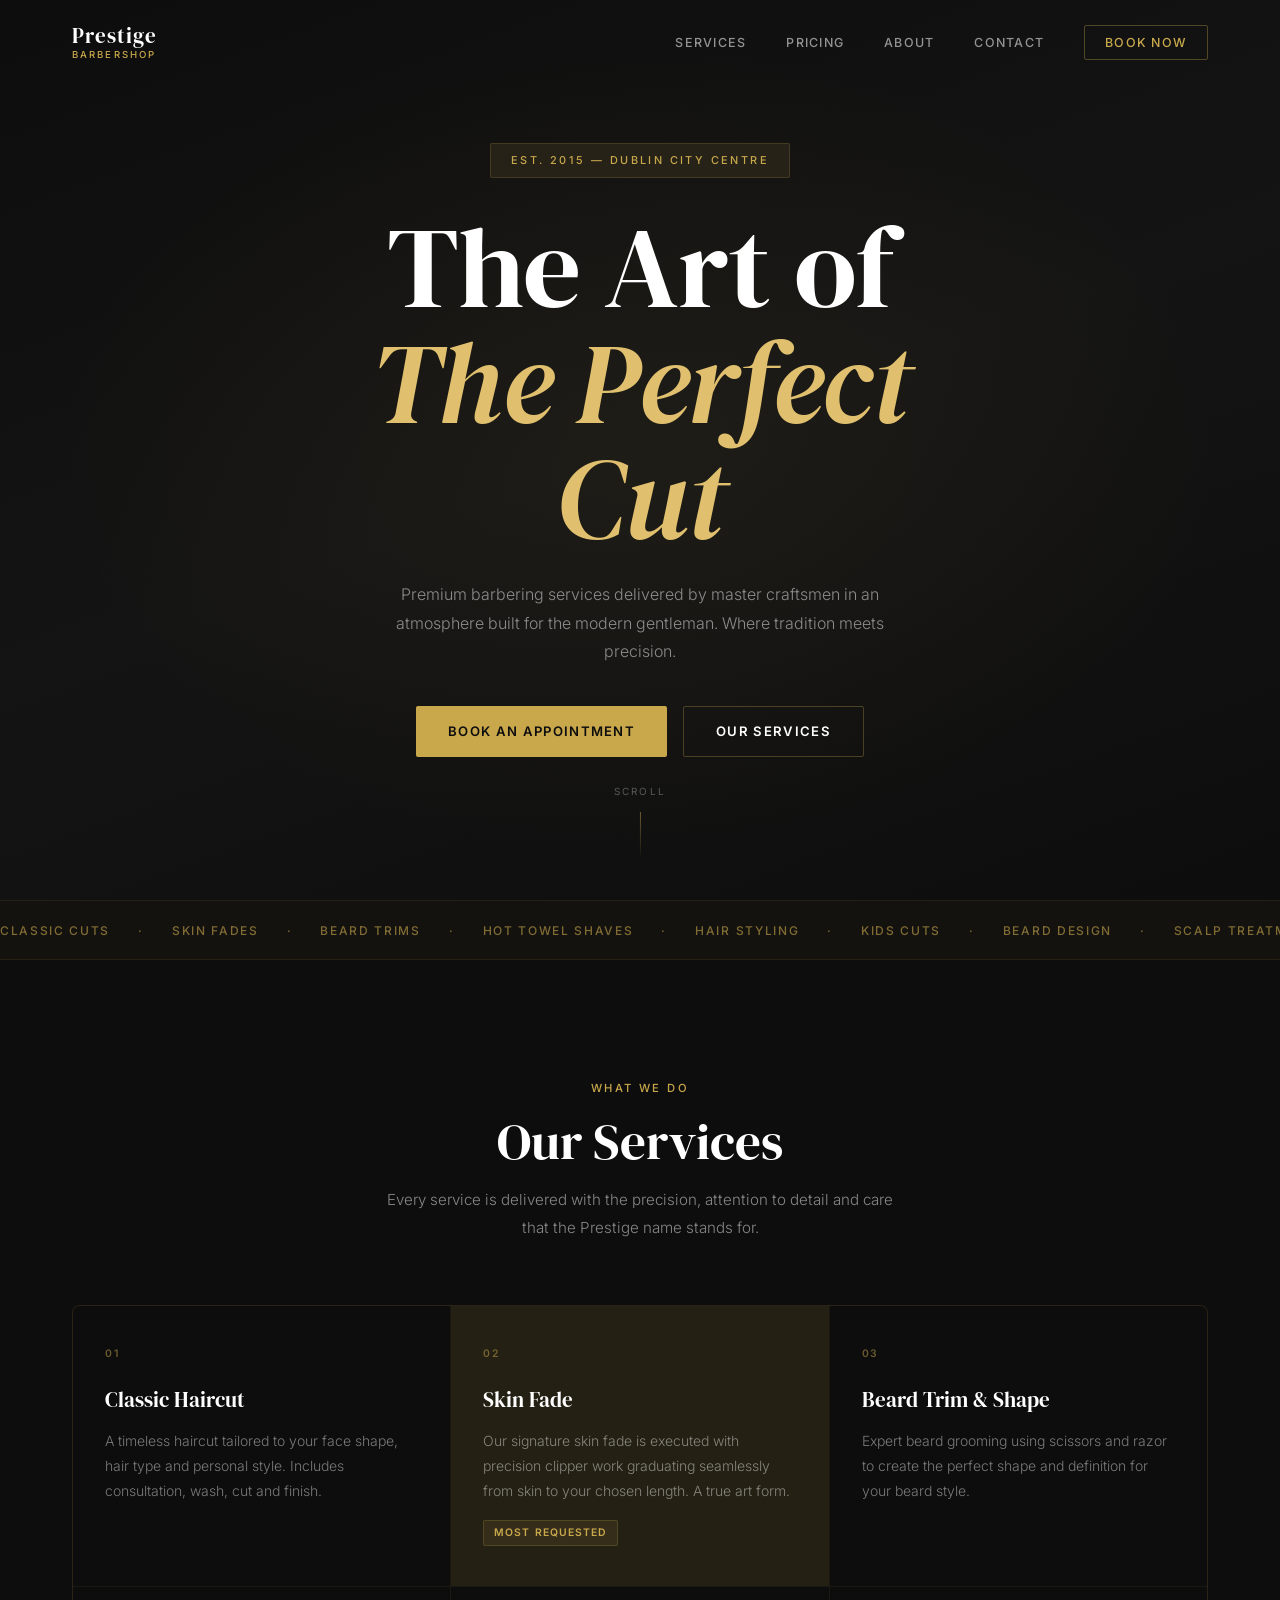
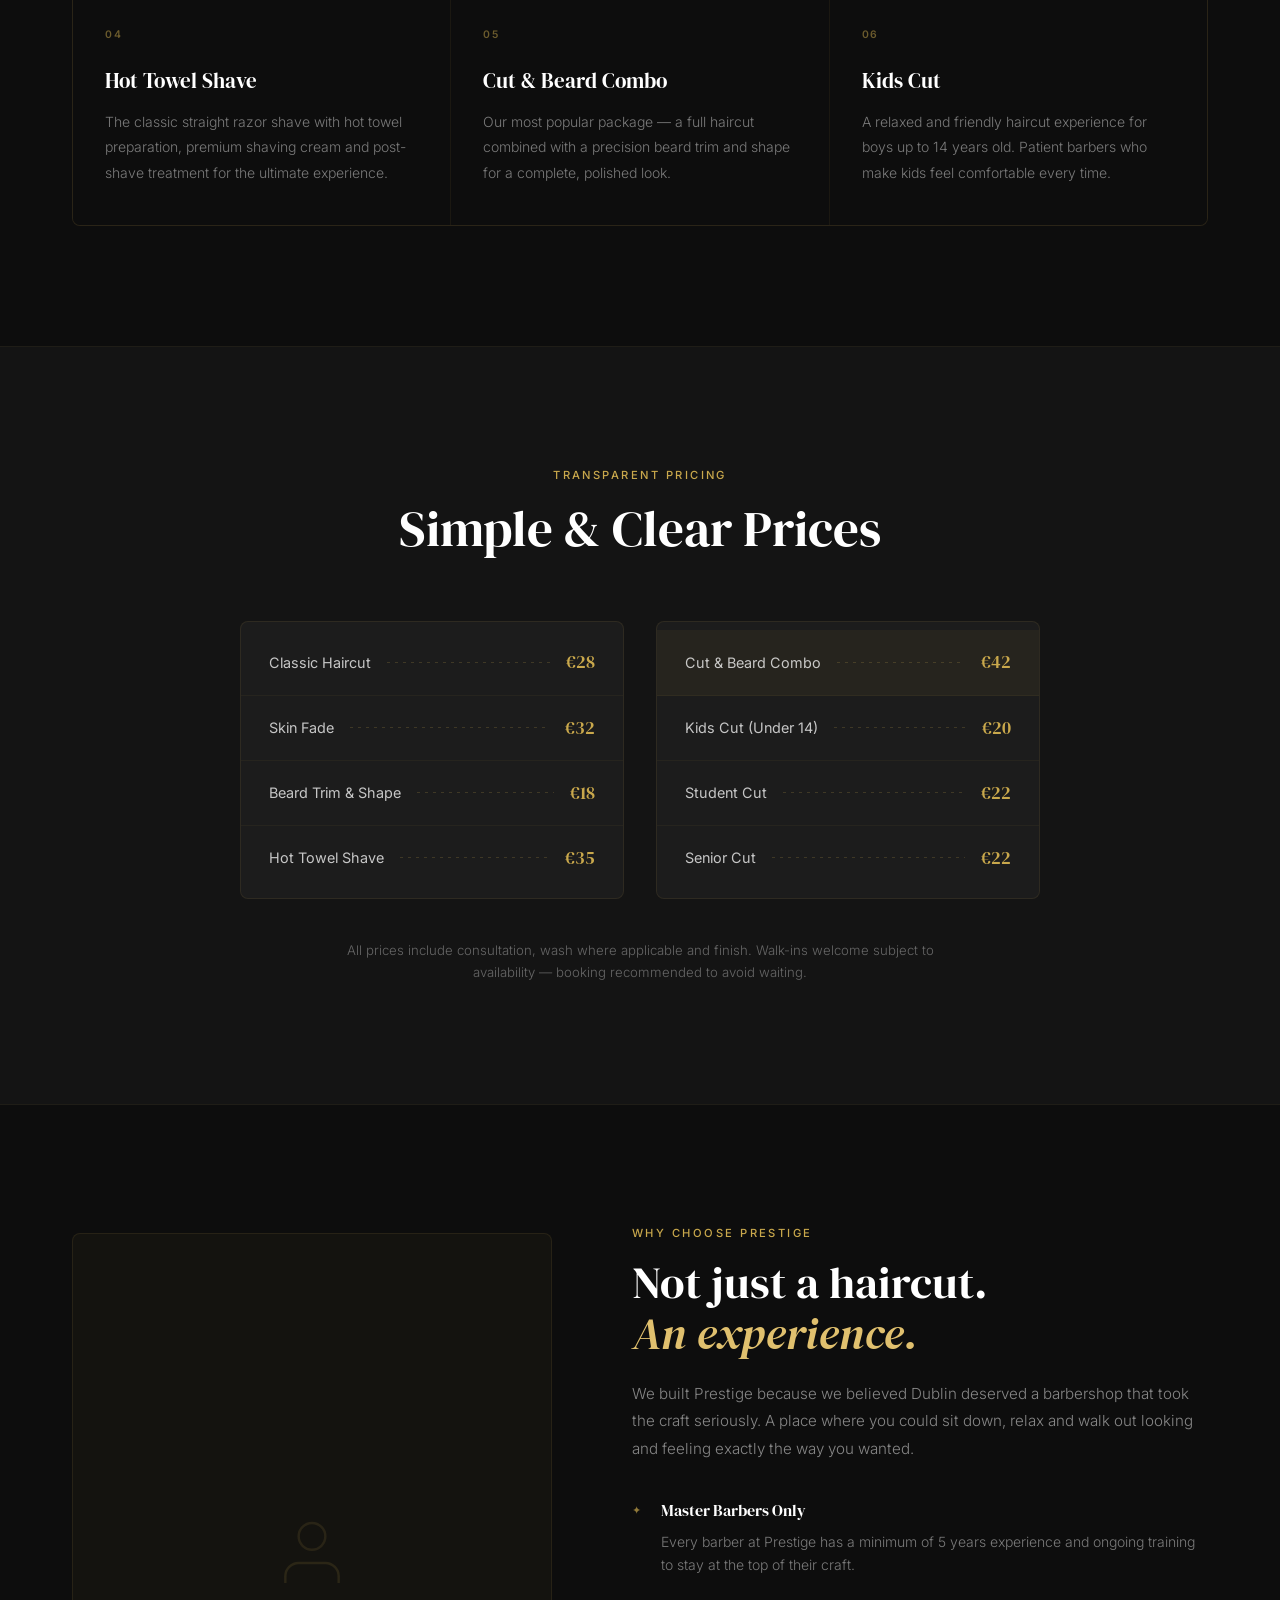
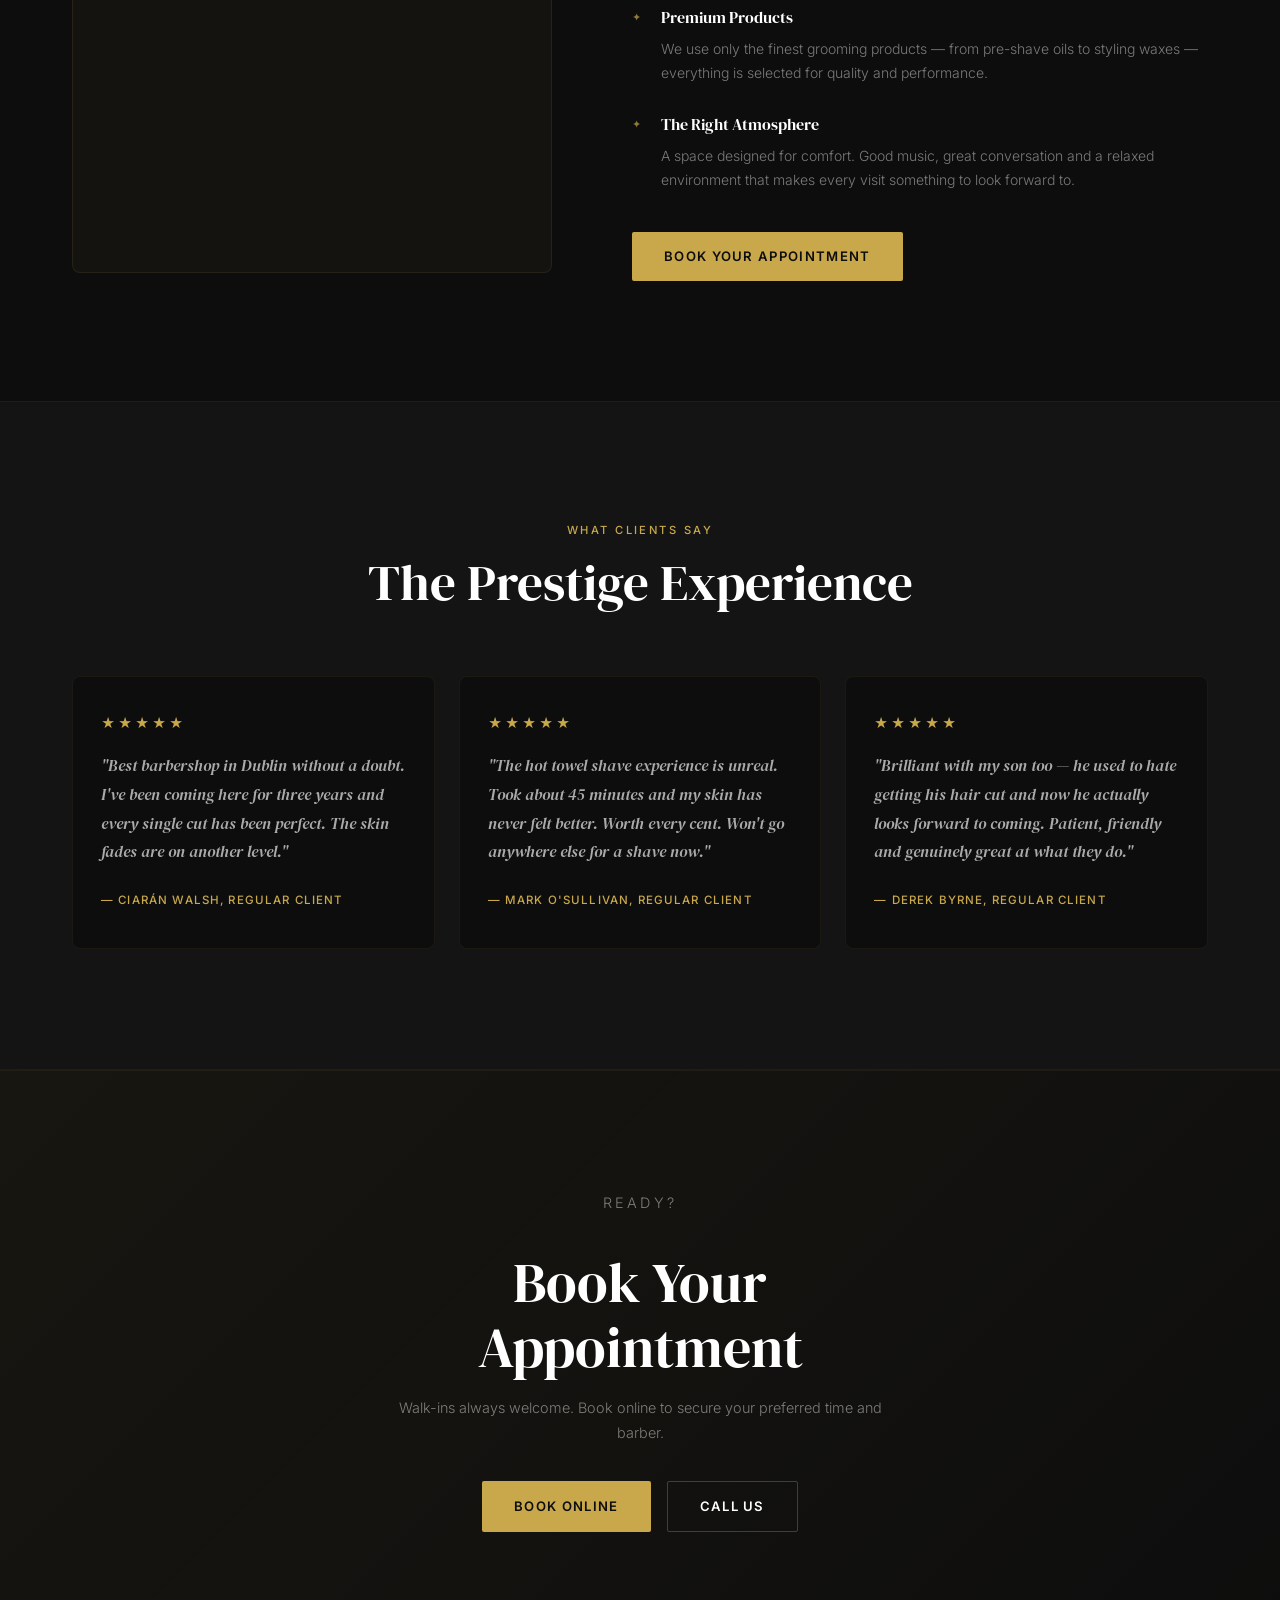
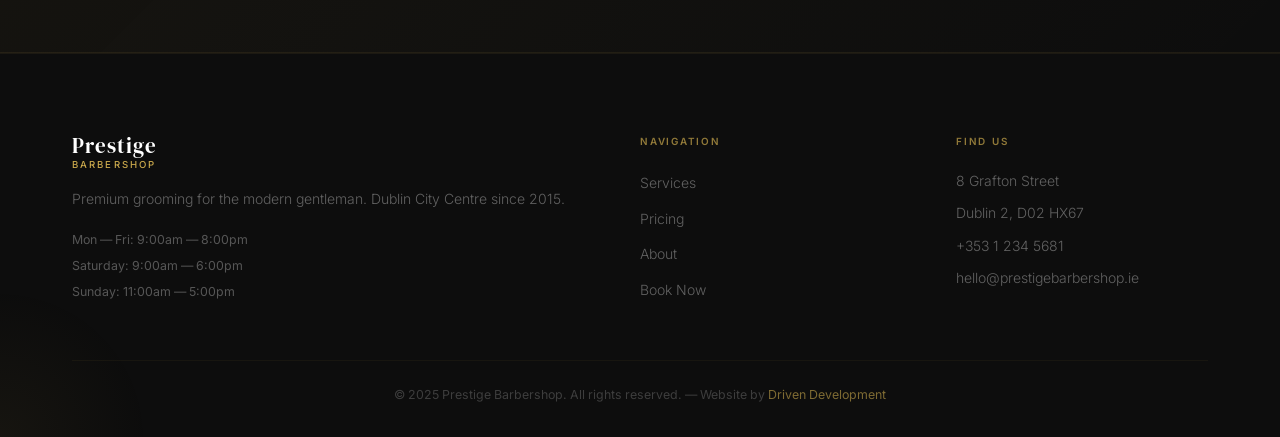
==== index.html @ c4a9b5ca "updated pages until nearly done" ====
<!DOCTYPE html>
<html lang="en">
<head>
  <meta charset="UTF-8" />
  <meta name="viewport" content="width=device-width, initial-scale=1.0" />
  <meta name="description" content="Prestige Barbershop — Premium grooming for the modern gentleman." />
  <title>Prestige Barbershop</title>
  <link rel="stylesheet" href="style.css" />
  <link rel="preconnect" href="https://fonts.googleapis.com" />
  <link rel="preconnect" href="https://fonts.gstatic.com" crossorigin />
  <link href="https://fonts.googleapis.com/css2?family=DM+Serif+Display:ital@0;1&family=Inter:wght@300;400;500;600;700&display=swap" rel="stylesheet" />
</head>
<body>

  <!-- NAVIGATION -->
  <nav class="nav" id="nav">
    <div class="nav__inner">
      <a href="index.html" class="nav__logo">
        <span class="logo__main">Prestige</span>
        <span class="logo__sub">Barbershop</span>
      </a>
      <ul class="nav__links" id="navLinks">
        <li><a href="#services">Services</a></li>
        <li><a href="#pricing">Pricing</a></li>
        <li><a href="pages/about.html">About</a></li>
        <li><a href="pages/contact.html">Contact</a></li>
        <li><a href="pages/contact.html" class="nav__cta">Book Now</a></li>
      </ul>
      <button class="nav__burger" id="burger" aria-label="Open menu">
        <span></span><span></span><span></span>
      </button>
    </div>
  </nav>

  <!-- HERO -->
  <section class="hero">
    <div class="hero__bg"></div>
    <div class="hero__overlay"></div>
    <div class="hero__content">
      <div class="hero__tag">Est. 2015 — Dublin City Centre</div>
      <h1 class="hero__heading">The Art of<br /><em>The Perfect Cut</em></h1>
      <p class="hero__sub">Premium barbering services delivered by master craftsmen in an atmosphere built for the modern gentleman. Where tradition meets precision.</p>
      <div class="hero__actions">
        <a href="pages/contact.html" class="btn btn--primary">Book an Appointment</a>
        <a href="#services" class="btn btn--ghost">Our Services</a>
      </div>
    </div>
    <div class="hero__scroll">
      <span>Scroll</span>
      <div class="hero__scroll-line"></div>
    </div>
  </section>

  <!-- MARQUEE -->
  <div class="marquee">
    <div class="marquee__track">
      <span>Classic Cuts</span>
      <span>·</span>
      <span>Skin Fades</span>
      <span>·</span>
      <span>Beard Trims</span>
      <span>·</span>
      <span>Hot Towel Shaves</span>
      <span>·</span>
      <span>Hair Styling</span>
      <span>·</span>
      <span>Kids Cuts</span>
      <span>·</span>
      <span>Beard Design</span>
      <span>·</span>
      <span>Scalp Treatments</span>
      <span>·</span>
      <span>Classic Cuts</span>
      <span>·</span>
      <span>Skin Fades</span>
      <span>·</span>
      <span>Beard Trims</span>
      <span>·</span>
      <span>Hot Towel Shaves</span>
      <span>·</span>
      <span>Hair Styling</span>
      <span>·</span>
      <span>Kids Cuts</span>
      <span>·</span>
      <span>Beard Design</span>
      <span>·</span>
      <span>Scalp Treatments</span>
      <span>·</span>
    </div>
  </div>

  <!-- SERVICES -->
  <section class="services section" id="services">
    <div class="container">
      <div class="section__header">
        <p class="section__label">What We Do</p>
        <h2 class="section__title">Our Services</h2>
        <p class="section__sub">Every service is delivered with the precision, attention to detail and care that the Prestige name stands for.</p>
      </div>
      <div class="services__grid">
        <div class="service__card">
          <div class="service__num">01</div>
          <h3>Classic Haircut</h3>
          <p>A timeless haircut tailored to your face shape, hair type and personal style. Includes consultation, wash, cut and finish.</p>
        </div>
        <div class="service__card service__card--featured">
          <div class="service__num">02</div>
          <h3>Skin Fade</h3>
          <p>Our signature skin fade is executed with precision clipper work graduating seamlessly from skin to your chosen length. A true art form.</p>
          <span class="service__popular">Most Requested</span>
        </div>
        <div class="service__card">
          <div class="service__num">03</div>
          <h3>Beard Trim & Shape</h3>
          <p>Expert beard grooming using scissors and razor to create the perfect shape and definition for your beard style.</p>
        </div>
        <div class="service__card">
          <div class="service__num">04</div>
          <h3>Hot Towel Shave</h3>
          <p>The classic straight razor shave with hot towel preparation, premium shaving cream and post-shave treatment for the ultimate experience.</p>
        </div>
        <div class="service__card">
          <div class="service__num">05</div>
          <h3>Cut & Beard Combo</h3>
          <p>Our most popular package — a full haircut combined with a precision beard trim and shape for a complete, polished look.</p>
        </div>
        <div class="service__card">
          <div class="service__num">06</div>
          <h3>Kids Cut</h3>
          <p>A relaxed and friendly haircut experience for boys up to 14 years old. Patient barbers who make kids feel comfortable every time.</p>
        </div>
      </div>
    </div>
  </section>

  <!-- PRICING -->
  <section class="pricing section" id="pricing">
    <div class="container">
      <div class="section__header">
        <p class="section__label">Transparent Pricing</p>
        <h2 class="section__title">Simple & Clear Prices</h2>
      </div>
      <div class="pricing__grid">
        <div class="pricing__card">
          <div class="pricing__item">
            <span class="pricing__name">Classic Haircut</span>
            <span class="pricing__dots"></span>
            <span class="pricing__price">€28</span>
          </div>
          <div class="pricing__item">
            <span class="pricing__name">Skin Fade</span>
            <span class="pricing__dots"></span>
            <span class="pricing__price">€32</span>
          </div>
          <div class="pricing__item">
            <span class="pricing__name">Beard Trim & Shape</span>
            <span class="pricing__dots"></span>
            <span class="pricing__price">€18</span>
          </div>
          <div class="pricing__item">
            <span class="pricing__name">Hot Towel Shave</span>
            <span class="pricing__dots"></span>
            <span class="pricing__price">€35</span>
          </div>
        </div>
        <div class="pricing__card">
          <div class="pricing__item pricing__item--featured">
            <span class="pricing__name">Cut & Beard Combo</span>
            <span class="pricing__dots"></span>
            <span class="pricing__price">€42</span>
          </div>
          <div class="pricing__item">
            <span class="pricing__name">Kids Cut (Under 14)</span>
            <span class="pricing__dots"></span>
            <span class="pricing__price">€20</span>
          </div>
          <div class="pricing__item">
            <span class="pricing__name">Student Cut</span>
            <span class="pricing__dots"></span>
            <span class="pricing__price">€22</span>
          </div>
          <div class="pricing__item">
            <span class="pricing__name">Senior Cut</span>
            <span class="pricing__dots"></span>
            <span class="pricing__price">€22</span>
          </div>
        </div>
      </div>
      <div class="pricing__note">
        <p>All prices include consultation, wash where applicable and finish. Walk-ins welcome subject to availability — booking recommended to avoid waiting.</p>
      </div>
    </div>
  </section>

  <!-- WHY PRESTIGE -->
  <section class="why section">
    <div class="container">
      <div class="why__inner">
        <div class="why__left">
          <div class="why__img-placeholder">
            <svg viewBox="0 0 24 24" fill="none" stroke="currentColor" stroke-width="0.75"><path d="M20 21v-2a4 4 0 0 0-4-4H8a4 4 0 0 0-4 4v2"/><circle cx="12" cy="7" r="4"/></svg>
          </div>
        </div>
        <div class="why__right">
          <p class="section__label">Why Choose Prestige</p>
          <h2 class="why__title">Not just a haircut.<br /><em>An experience.</em></h2>
          <p class="why__body">We built Prestige because we believed Dublin deserved a barbershop that took the craft seriously. A place where you could sit down, relax and walk out looking and feeling exactly the way you wanted.</p>
          <div class="why__items">
            <div class="why__item">
              <div class="why__item-icon">✦</div>
              <div>
                <h4>Master Barbers Only</h4>
                <p>Every barber at Prestige has a minimum of 5 years experience and ongoing training to stay at the top of their craft.</p>
              </div>
            </div>
            <div class="why__item">
              <div class="why__item-icon">✦</div>
              <div>
                <h4>Premium Products</h4>
                <p>We use only the finest grooming products — from pre-shave oils to styling waxes — everything is selected for quality and performance.</p>
              </div>
            </div>
            <div class="why__item">
              <div class="why__item-icon">✦</div>
              <div>
                <h4>The Right Atmosphere</h4>
                <p>A space designed for comfort. Good music, great conversation and a relaxed environment that makes every visit something to look forward to.</p>
              </div>
            </div>
          </div>
          <a href="pages/contact.html" class="btn btn--primary">Book Your Appointment</a>
        </div>
      </div>
    </div>
  </section>

  <!-- TESTIMONIALS -->
  <section class="testimonials section">
    <div class="container">
      <div class="section__header">
        <p class="section__label">What Clients Say</p>
        <h2 class="section__title">The Prestige Experience</h2>
      </div>
      <div class="testimonials__grid">
        <div class="testimonial__card">
          <div class="testimonial__stars">★★★★★</div>
          <p>"Best barbershop in Dublin without a doubt. I've been coming here for three years and every single cut has been perfect. The skin fades are on another level."</p>
          <strong>— Ciarán Walsh, Regular Client</strong>
        </div>
        <div class="testimonial__card">
          <div class="testimonial__stars">★★★★★</div>
          <p>"The hot towel shave experience is unreal. Took about 45 minutes and my skin has never felt better. Worth every cent. Won't go anywhere else for a shave now."</p>
          <strong>— Mark O'Sullivan, Regular Client</strong>
        </div>
        <div class="testimonial__card">
          <div class="testimonial__stars">★★★★★</div>
          <p>"Brilliant with my son too — he used to hate getting his hair cut and now he actually looks forward to coming. Patient, friendly and genuinely great at what they do."</p>
          <strong>— Derek Byrne, Regular Client</strong>
        </div>
      </div>
    </div>
  </section>

  <!-- CTA -->
  <section class="cta-banner">
    <div class="container">
      <div class="cta-banner__inner">
        <p class="section__label">Ready?</p>
        <h2>Book Your Appointment</h2>
        <p>Walk-ins always welcome. Book online to secure your preferred time and barber.</p>
        <div class="cta-banner__actions">
          <a href="pages/contact.html" class="btn btn--primary">Book Online</a>
          <a href="tel:+35312345681" class="btn btn--ghost">Call Us</a>
        </div>
      </div>
    </div>
  </section>

  <!-- FOOTER -->
  <footer class="footer">
    <div class="container">
      <div class="footer__inner">
        <div class="footer__brand">
          <a href="index.html" class="nav__logo">
            <span class="logo__main">Prestige</span>
            <span class="logo__sub">Barbershop</span>
          </a>
          <p>Premium grooming for the modern gentleman. Dublin City Centre since 2015.</p>
          <div class="footer__hours">
            <span>Mon — Fri: 9:00am — 8:00pm</span>
            <span>Saturday: 9:00am — 6:00pm</span>
            <span>Sunday: 11:00am — 5:00pm</span>
          </div>
        </div>
        <div class="footer__links">
          <h4>Navigation</h4>
          <ul>
            <li><a href="#services">Services</a></li>
            <li><a href="#pricing">Pricing</a></li>
            <li><a href="pages/about.html">About</a></li>
            <li><a href="pages/contact.html">Book Now</a></li>
          </ul>
        </div>
        <div class="footer__contact">
          <h4>Find Us</h4>
          <ul>
            <li>8 Grafton Street</li>
            <li>Dublin 2, D02 HX67</li>
            <li><a href="tel:+35312345681">+353 1 234 5681</a></li>
            <li><a href="mailto:hello@prestigebarbershop.ie">hello@prestigebarbershop.ie</a></li>
          </ul>
        </div>
      </div>
      <div class="footer__bottom">
        <p>© 2025 Prestige Barbershop. All rights reserved. — Website by <a href="https://cbyrne290-hub.github.io/driven-development" target="_blank">Driven Development</a></p>
      </div>
    </div>
  </footer>

  <script src="script.js"></script>
</body>
</html>
---- style.css ----
/* ============================================
   PRESTIGE BARBERSHOP — STYLESHEET
   ============================================ */

/* --- RESET & BASE --- */
*, *::before, *::after {
  margin: 0;
  padding: 0;
  box-sizing: border-box;
}

:root {
  --black: #0D0D0D;
  --dark: #141414;
  --dark-mid: #1C1C1C;
  --dark-light: #242424;
  --gold: #C9A84C;
  --gold-light: #E0C06E;
  --gold-dim: rgba(201, 168, 76, 0.1);
  --white: #FFFFFF;
  --off-white: #F5F3EF;
  --grey: #888888;
  --grey-light: #AAAAAA;
  --font-display: 'DM Serif Display', serif;
  --font-main: 'Inter', sans-serif;
  --transition: 0.3s ease;
  --radius: 8px;
  --radius-lg: 16px;
}

html {
  scroll-behavior: smooth;
  font-size: 16px;
}

body {
  font-family: var(--font-main);
  background-color: var(--black);
  color: var(--white);
  overflow-x: hidden;
  line-height: 1.6;
}

a {
  text-decoration: none;
  color: inherit;
}

ul {
  list-style: none;
}

img {
  max-width: 100%;
  display: block;
}

/* --- UTILITY --- */
.container {
  max-width: 1200px;
  margin: 0 auto;
  padding: 0 2rem;
}

.section {
  padding: 120px 0;
}

.section__header {
  text-align: center;
  margin-bottom: 64px;
}

.section__label {
  font-size: 0.7rem;
  font-weight: 500;
  letter-spacing: 0.22em;
  text-transform: uppercase;
  color: var(--gold);
  margin-bottom: 14px;
  display: block;
}

.section__title {
  font-family: var(--font-display);
  font-size: clamp(2rem, 4vw, 3.2rem);
  font-weight: 400;
  color: var(--white);
  line-height: 1.15;
}

.section__sub {
  font-size: 0.95rem;
  color: rgba(255, 255, 255, 0.5);
  max-width: 520px;
  margin: 16px auto 0;
  line-height: 1.8;
  font-weight: 300;
}

/* --- BUTTONS --- */
.btn {
  display: inline-flex;
  align-items: center;
  gap: 8px;
  padding: 14px 32px;
  border-radius: 2px;
  font-family: var(--font-main);
  font-size: 0.82rem;
  font-weight: 600;
  letter-spacing: 0.1em;
  text-transform: uppercase;
  cursor: pointer;
  transition: all var(--transition);
  border: none;
  white-space: nowrap;
}

.btn--primary {
  background: var(--gold);
  color: var(--black);
}

.btn--primary:hover {
  background: var(--gold-light);
  transform: translateY(-2px);
}

.btn--ghost {
  background: transparent;
  color: var(--white);
  border: 1px solid rgba(201, 168, 76, 0.3);
}

.btn--ghost:hover {
  border-color: var(--gold);
  color: var(--gold);
  transform: translateY(-2px);
}

.btn--full {
  width: 100%;
  justify-content: center;
}

/* ============================================
   NAVIGATION
   ============================================ */
.nav {
  position: fixed;
  top: 0;
  left: 0;
  right: 0;
  z-index: 1000;
  padding: 24px 0;
  transition: all var(--transition);
}

.nav.scrolled {
  background: rgba(13, 13, 13, 0.96);
  backdrop-filter: blur(20px);
  border-bottom: 1px solid rgba(201, 168, 76, 0.08);
  padding: 16px 0;
}

.nav__inner {
  max-width: 1200px;
  margin: 0 auto;
  padding: 0 2rem;
  display: flex;
  align-items: center;
  justify-content: space-between;
}

.nav__logo {
  display: flex;
  flex-direction: column;
  line-height: 1.2;
}

.logo__main {
  font-family: var(--font-display);
  font-size: 1.3rem;
  font-weight: 400;
  color: var(--white);
  letter-spacing: 0.05em;
}

.logo__sub {
  font-size: 0.6rem;
  font-weight: 500;
  letter-spacing: 0.22em;
  text-transform: uppercase;
  color: var(--gold);
}

.nav__links {
  display: flex;
  align-items: center;
  gap: 40px;
}

.nav__links a {
  font-size: 0.78rem;
  font-weight: 500;
  letter-spacing: 0.1em;
  text-transform: uppercase;
  color: rgba(255, 255, 255, 0.55);
  transition: color var(--transition);
}

.nav__links a:hover {
  color: var(--white);
}

.nav__cta {
  background: transparent !important;
  color: var(--gold) !important;
  border: 1px solid rgba(201, 168, 76, 0.35) !important;
  padding: 9px 20px !important;
  border-radius: 2px !important;
}

.nav__cta:hover {
  background: var(--gold) !important;
  color: var(--black) !important;
}

.nav__burger {
  display: none;
  flex-direction: column;
  gap: 5px;
  background: none;
  border: none;
  cursor: pointer;
  padding: 4px;
}

.nav__burger span {
  display: block;
  width: 24px;
  height: 1.5px;
  background: var(--white);
  transition: all var(--transition);
}

/* ============================================
   HERO
   ============================================ */
.hero {
  min-height: 100vh;
  position: relative;
  display: flex;
  align-items: center;
  justify-content: center;
  text-align: center;
  overflow: hidden;
}

.hero__bg {
  position: absolute;
  inset: 0;
  background: linear-gradient(160deg, #0D0D0D 0%, #141414 50%, #0D0D0D 100%);
}

.hero__overlay {
  position: absolute;
  inset: 0;
  background: radial-gradient(ellipse at center, rgba(201, 168, 76, 0.06) 0%, transparent 65%);
}

.hero__content {
  position: relative;
  z-index: 2;
  max-width: 760px;
  padding: 0 2rem;
}

.hero__tag {
  display: inline-block;
  font-size: 0.68rem;
  font-weight: 500;
  letter-spacing: 0.22em;
  text-transform: uppercase;
  color: var(--gold);
  background: var(--gold-dim);
  border: 1px solid rgba(201, 168, 76, 0.18);
  padding: 8px 20px;
  border-radius: 2px;
  margin-bottom: 32px;
}

.hero__heading {
  font-family: var(--font-display);
  font-size: clamp(4rem, 9vw, 8rem);
  font-weight: 400;
  line-height: 1.0;
  color: var(--white);
  margin-bottom: 24px;
  letter-spacing: -0.01em;
}

.hero__heading em {
  font-style: italic;
  color: var(--gold-light);
}

.hero__sub {
  font-size: 1rem;
  color: rgba(255, 255, 255, 0.5);
  max-width: 500px;
  margin: 0 auto 40px;
  line-height: 1.8;
  font-weight: 300;
}

.hero__actions {
  display: flex;
  gap: 16px;
  justify-content: center;
  flex-wrap: wrap;
}

.hero__scroll {
  position: absolute;
  bottom: 40px;
  left: 50%;
  transform: translateX(-50%);
  display: flex;
  flex-direction: column;
  align-items: center;
  gap: 12px;
  z-index: 2;
}

.hero__scroll span {
  font-size: 0.62rem;
  letter-spacing: 0.22em;
  text-transform: uppercase;
  color: rgba(255, 255, 255, 0.3);
}

.hero__scroll-line {
  width: 1px;
  height: 48px;
  background: linear-gradient(to bottom, rgba(201, 168, 76, 0.5), transparent);
  animation: scrollLine 2s ease-in-out infinite;
}

@keyframes scrollLine {
  0% { transform: scaleY(0); transform-origin: top; }
  50% { transform: scaleY(1); transform-origin: top; }
  51% { transform: scaleY(1); transform-origin: bottom; }
  100% { transform: scaleY(0); transform-origin: bottom; }
}

/* ============================================
   MARQUEE
   ============================================ */
.marquee {
  border-top: 1px solid rgba(201, 168, 76, 0.1);
  border-bottom: 1px solid rgba(201, 168, 76, 0.1);
  padding: 16px 0;
  overflow: hidden;
  white-space: nowrap;
  background: rgba(201, 168, 76, 0.03);
}

.marquee__track {
  display: inline-flex;
  gap: 28px;
  animation: marquee 30s linear infinite;
}

.marquee__track span {
  font-size: 0.75rem;
  font-weight: 500;
  letter-spacing: 0.14em;
  text-transform: uppercase;
  color: rgba(201, 168, 76, 0.6);
}

@keyframes marquee {
  from { transform: translateX(0); }
  to { transform: translateX(-50%); }
}

/* ============================================
   SERVICES
   ============================================ */
.services__grid {
  display: grid;
  grid-template-columns: repeat(3, 1fr);
  gap: 1px;
  background: rgba(201, 168, 76, 0.08);
  border: 1px solid rgba(201, 168, 76, 0.08);
  border-radius: var(--radius);
  overflow: hidden;
}

.service__card {
  background: var(--black);
  padding: 40px 32px;
  position: relative;
  transition: background var(--transition);
}

.service__card:hover {
  background: rgba(201, 168, 76, 0.04);
}

.service__card--featured {
  background: rgba(201, 168, 76, 0.05);
}

.service__num {
  font-size: 0.65rem;
  font-weight: 600;
  letter-spacing: 0.15em;
  color: var(--gold);
  opacity: 0.5;
  margin-bottom: 20px;
}

.service__card h3 {
  font-family: var(--font-display);
  font-size: 1.3rem;
  font-weight: 400;
  color: var(--white);
  margin-bottom: 12px;
}

.service__card p {
  font-size: 0.875rem;
  color: rgba(255, 255, 255, 0.45);
  line-height: 1.8;
  font-weight: 300;
}

.service__popular {
  display: inline-block;
  font-size: 0.65rem;
  font-weight: 600;
  letter-spacing: 0.1em;
  text-transform: uppercase;
  color: var(--gold);
  background: var(--gold-dim);
  border: 1px solid rgba(201, 168, 76, 0.2);
  padding: 4px 10px;
  border-radius: 2px;
  margin-top: 16px;
}

/* ============================================
   PRICING
   ============================================ */
.pricing {
  background: var(--dark);
  border-top: 1px solid rgba(201, 168, 76, 0.06);
  border-bottom: 1px solid rgba(201, 168, 76, 0.06);
}

.pricing__grid {
  display: grid;
  grid-template-columns: repeat(2, 1fr);
  gap: 32px;
  max-width: 800px;
  margin: 0 auto;
}

.pricing__card {
  background: var(--dark-mid);
  border: 1px solid rgba(201, 168, 76, 0.1);
  border-radius: var(--radius);
  padding: 8px 0;
  overflow: hidden;
}

.pricing__item {
  display: flex;
  align-items: center;
  padding: 18px 28px;
  border-bottom: 1px solid rgba(201, 168, 76, 0.06);
  transition: background var(--transition);
}

.pricing__item:last-child {
  border-bottom: none;
}

.pricing__item:hover {
  background: rgba(201, 168, 76, 0.04);
}

.pricing__item--featured {
  background: rgba(201, 168, 76, 0.06);
}

.pricing__name {
  font-size: 0.9rem;
  color: rgba(255, 255, 255, 0.75);
  font-weight: 400;
  flex-shrink: 0;
}

.pricing__dots {
  flex: 1;
  height: 1px;
  background: repeating-linear-gradient(
    to right,
    rgba(201, 168, 76, 0.2) 0px,
    rgba(201, 168, 76, 0.2) 3px,
    transparent 3px,
    transparent 8px
  );
  margin: 0 16px;
}

.pricing__price {
  font-family: var(--font-display);
  font-size: 1.1rem;
  color: var(--gold);
  flex-shrink: 0;
}

.pricing__note {
  text-align: center;
  margin-top: 40px;
  max-width: 600px;
  margin-left: auto;
  margin-right: auto;
}

.pricing__note p {
  font-size: 0.825rem;
  color: rgba(255, 255, 255, 0.35);
  line-height: 1.7;
  font-weight: 300;
}

/* ============================================
   WHY PRESTIGE
   ============================================ */
.why__inner {
  display: grid;
  grid-template-columns: 1fr 1.2fr;
  gap: 80px;
  align-items: center;
}

.why__img-placeholder {
  aspect-ratio: 3/4;
  background: rgba(201, 168, 76, 0.04);
  border: 1px solid rgba(201, 168, 76, 0.1);
  border-radius: var(--radius);
  display: flex;
  align-items: center;
  justify-content: center;
}

.why__img-placeholder svg {
  width: 80px;
  height: 80px;
  color: rgba(201, 168, 76, 0.12);
}

.why__title {
  font-family: var(--font-display);
  font-size: clamp(2rem, 3.5vw, 3rem);
  font-weight: 400;
  color: var(--white);
  margin: 12px 0 20px;
  line-height: 1.15;
}

.why__title em {
  font-style: italic;
  color: var(--gold-light);
}

.why__body {
  font-size: 0.95rem;
  color: rgba(255, 255, 255, 0.5);
  line-height: 1.8;
  margin-bottom: 36px;
  font-weight: 300;
}

.why__items {
  display: flex;
  flex-direction: column;
  gap: 28px;
  margin-bottom: 40px;
}

.why__item {
  display: flex;
  gap: 20px;
  align-items: flex-start;
}

.why__item-icon {
  color: var(--gold);
  font-size: 0.7rem;
  padding-top: 4px;
  flex-shrink: 0;
  opacity: 0.7;
}

.why__item h4 {
  font-family: var(--font-display);
  font-size: 1rem;
  font-weight: 400;
  color: var(--white);
  margin-bottom: 6px;
}

.why__item p {
  font-size: 0.875rem;
  color: rgba(255, 255, 255, 0.45);
  line-height: 1.7;
  font-weight: 300;
}

/* ============================================
   TESTIMONIALS
   ============================================ */
.testimonials {
  background: var(--dark);
  border-top: 1px solid rgba(201, 168, 76, 0.06);
  border-bottom: 1px solid rgba(201, 168, 76, 0.06);
}

.testimonials__grid {
  display: grid;
  grid-template-columns: repeat(3, 1fr);
  gap: 24px;
}

.testimonial__card {
  background: var(--black);
  border: 1px solid rgba(201, 168, 76, 0.08);
  border-radius: var(--radius);
  padding: 36px 28px;
  transition: all var(--transition);
}

.testimonial__card:hover {
  border-color: rgba(201, 168, 76, 0.2);
  transform: translateY(-4px);
}

.testimonial__stars {
  color: var(--gold);
  font-size: 0.85rem;
  letter-spacing: 3px;
  margin-bottom: 16px;
}

.testimonial__card p {
  font-family: var(--font-display);
  font-size: 1rem;
  color: rgba(255, 255, 255, 0.65);
  line-height: 1.8;
  font-style: italic;
  margin-bottom: 20px;
}

.testimonial__card strong {
  font-size: 0.72rem;
  color: var(--gold);
  letter-spacing: 0.1em;
  text-transform: uppercase;
  font-weight: 500;
}

/* ============================================
   CTA BANNER
   ============================================ */
.cta-banner {
  padding: 120px 0;
  text-align: center;
  background: linear-gradient(135deg, rgba(201, 168, 76, 0.06) 0%, rgba(13, 13, 13, 0) 100%);
  border-top: 1px solid rgba(201, 168, 76, 0.08);
  border-bottom: 1px solid rgba(201, 168, 76, 0.08);
}

.cta-banner__inner {
  max-width: 520px;
  margin: 0 auto;
}

.cta-banner__inner h2 {
  font-family: var(--font-display);
  font-size: clamp(2.2rem, 5vw, 3.5rem);
  font-weight: 400;
  color: var(--white);
  margin: 12px 0 16px;
  line-height: 1.15;
}

.cta-banner__inner p {
  font-size: 0.9rem;
  color: rgba(255, 255, 255, 0.45);
  margin-bottom: 36px;
  line-height: 1.7;
  font-weight: 300;
}

.cta-banner__actions {
  display: flex;
  gap: 16px;
  justify-content: center;
  flex-wrap: wrap;
}

/* ============================================
   FOOTER
   ============================================ */
.footer {
  padding: 80px 0 32px;
  border-top: 1px solid rgba(201, 168, 76, 0.08);
}

.footer__inner {
  display: grid;
  grid-template-columns: 2fr 1fr 1fr;
  gap: 64px;
  margin-bottom: 48px;
}

.footer__brand p {
  font-size: 0.875rem;
  color: rgba(255, 255, 255, 0.35);
  line-height: 1.7;
  margin-top: 16px;
  margin-bottom: 20px;
  font-weight: 300;
}

.footer__hours {
  display: flex;
  flex-direction: column;
  gap: 6px;
}

.footer__hours span {
  font-size: 0.775rem;
  color: rgba(255, 255, 255, 0.3);
}

.footer__links h4,
.footer__contact h4 {
  font-size: 0.62rem;
  font-weight: 600;
  letter-spacing: 0.18em;
  text-transform: uppercase;
  color: var(--gold);
  opacity: 0.7;
  margin-bottom: 20px;
}

.footer__links ul li,
.footer__contact ul li {
  margin-bottom: 10px;
}

.footer__links ul a,
.footer__contact ul a,
.footer__contact ul li {
  font-size: 0.875rem;
  color: rgba(255, 255, 255, 0.35);
  transition: color var(--transition);
  font-weight: 300;
}

.footer__links ul a:hover,
.footer__contact ul a:hover {
  color: var(--gold);
}

.footer__bottom {
  border-top: 1px solid rgba(201, 168, 76, 0.06);
  padding-top: 24px;
  text-align: center;
}

.footer__bottom p {
  font-size: 0.775rem;
  color: rgba(255, 255, 255, 0.2);
}

.footer__bottom a {
  color: var(--gold);
  opacity: 0.6;
  transition: opacity var(--transition);
}

.footer__bottom a:hover {
  opacity: 1;
}

/* ============================================
   REVEAL ANIMATIONS
   ============================================ */
.reveal {
  opacity: 0;
  transform: translateY(24px);
  transition: opacity 0.8s ease, transform 0.8s ease;
}

.reveal.visible {
  opacity: 1;
  transform: translateY(0);
}

/* ============================================
   RESPONSIVE
   ============================================ */
@media (max-width: 1024px) {
  .why__inner {
    gap: 48px;
  }
}

@media (max-width: 768px) {
  .section {
    padding: 80px 0;
  }

  .nav__links {
    display: none;
    position: fixed;
    top: 0;
    left: 0;
    right: 0;
    bottom: 0;
    background: var(--black);
    flex-direction: column;
    align-items: center;
    justify-content: center;
    gap: 32px;
    z-index: 999;
  }

  .nav__links.open {
    display: flex;
  }

  .nav__links a {
    font-size: 1rem;
  }

  .nav__burger {
    display: flex;
    z-index: 1001;
  }

  .services__grid {
    grid-template-columns: 1fr;
  }

  .pricing__grid {
    grid-template-columns: 1fr;
  }

  .why__inner {
    grid-template-columns: 1fr;
  }

  .why__img-placeholder {
    aspect-ratio: 4/3;
  }

  .testimonials__grid {
    grid-template-columns: 1fr;
  }

  .footer__inner {
    grid-template-columns: 1fr;
    gap: 40px;
  }
}

@media (max-width: 480px) {
  .hero__heading {
    font-size: 3.5rem;
  }
}
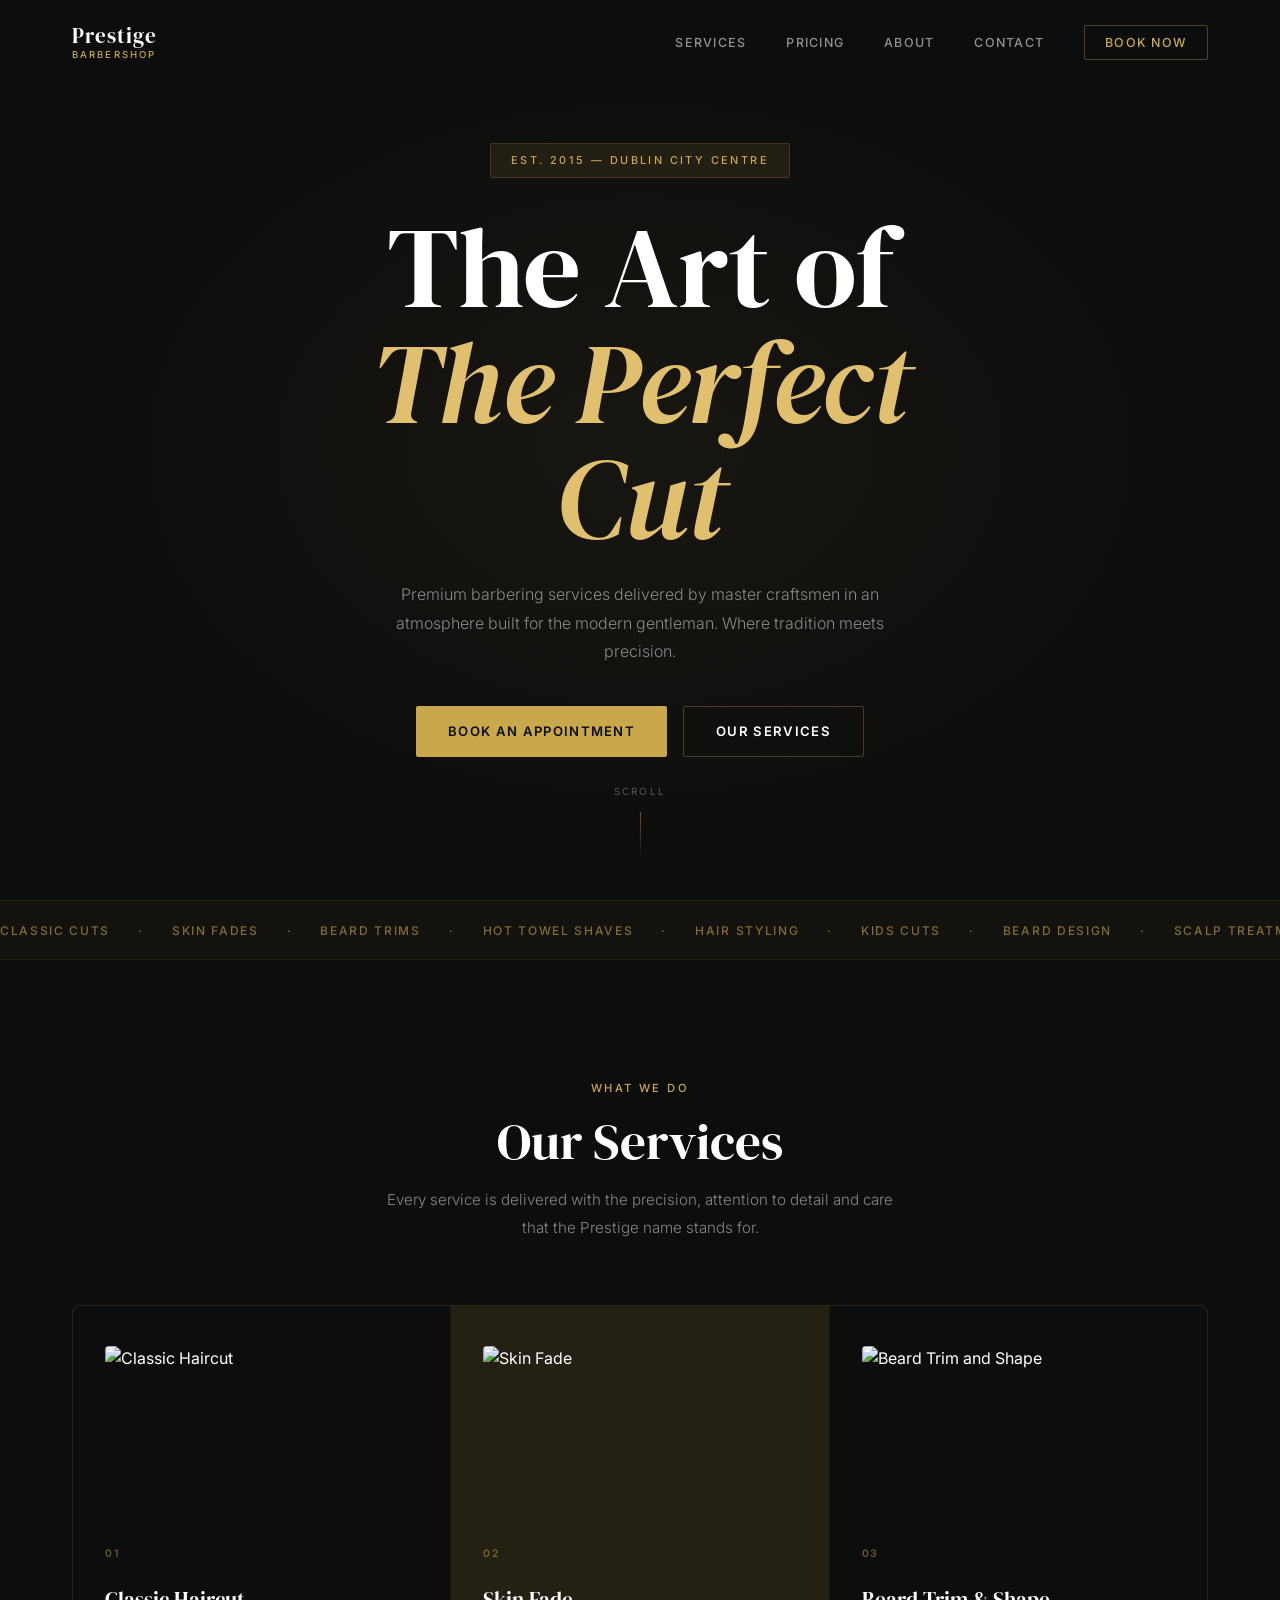
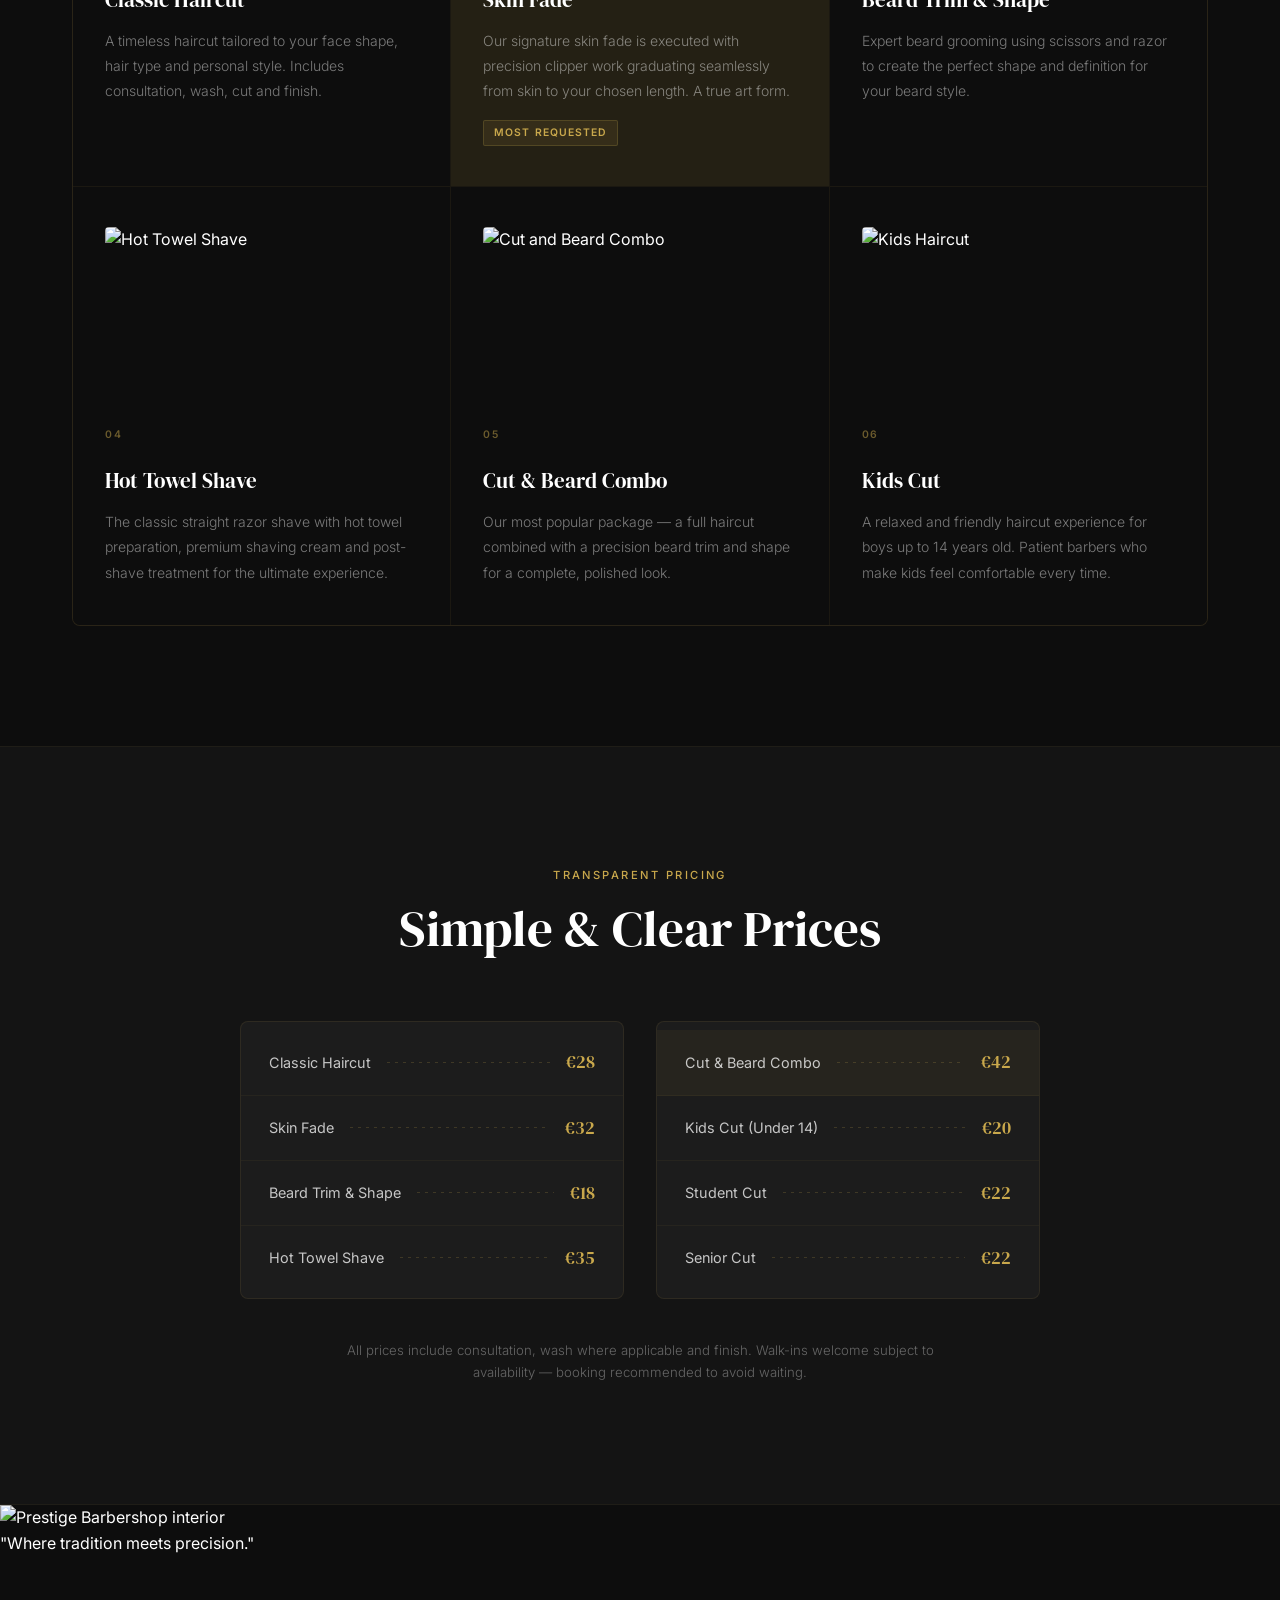
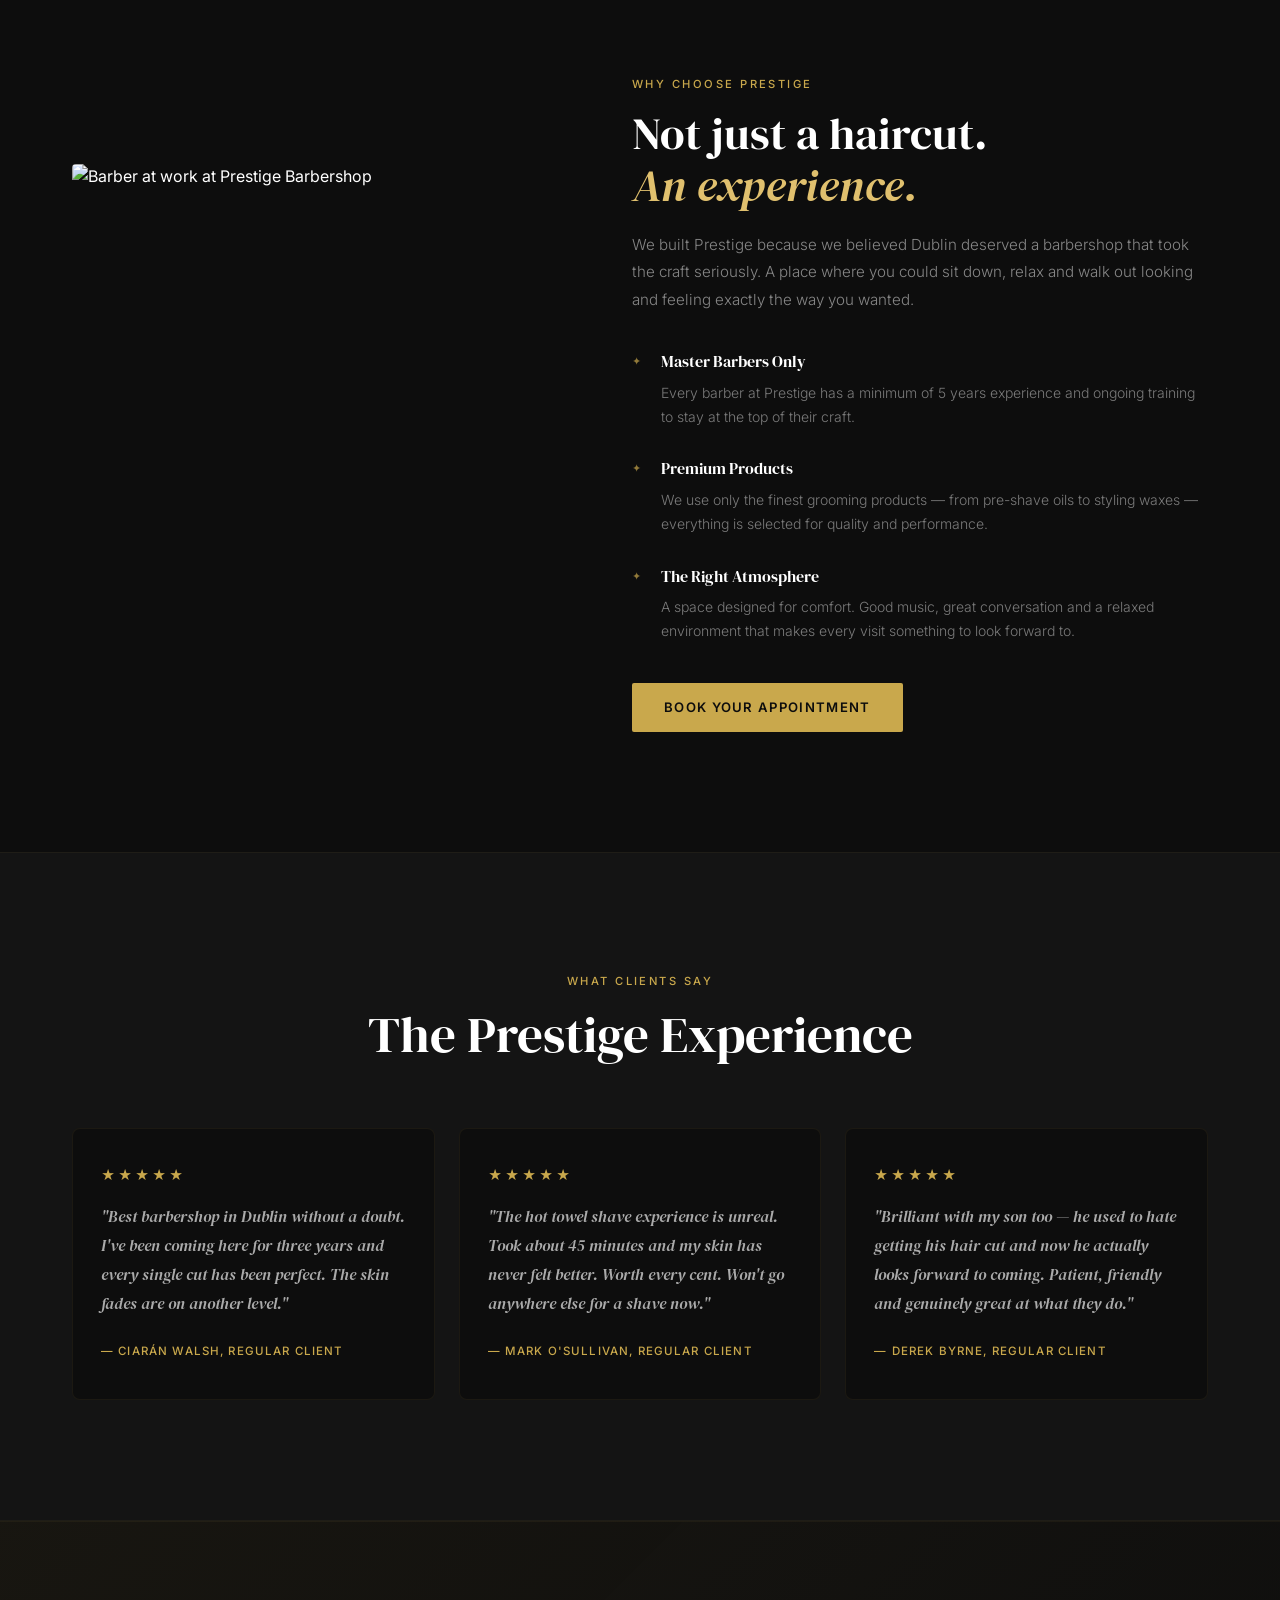
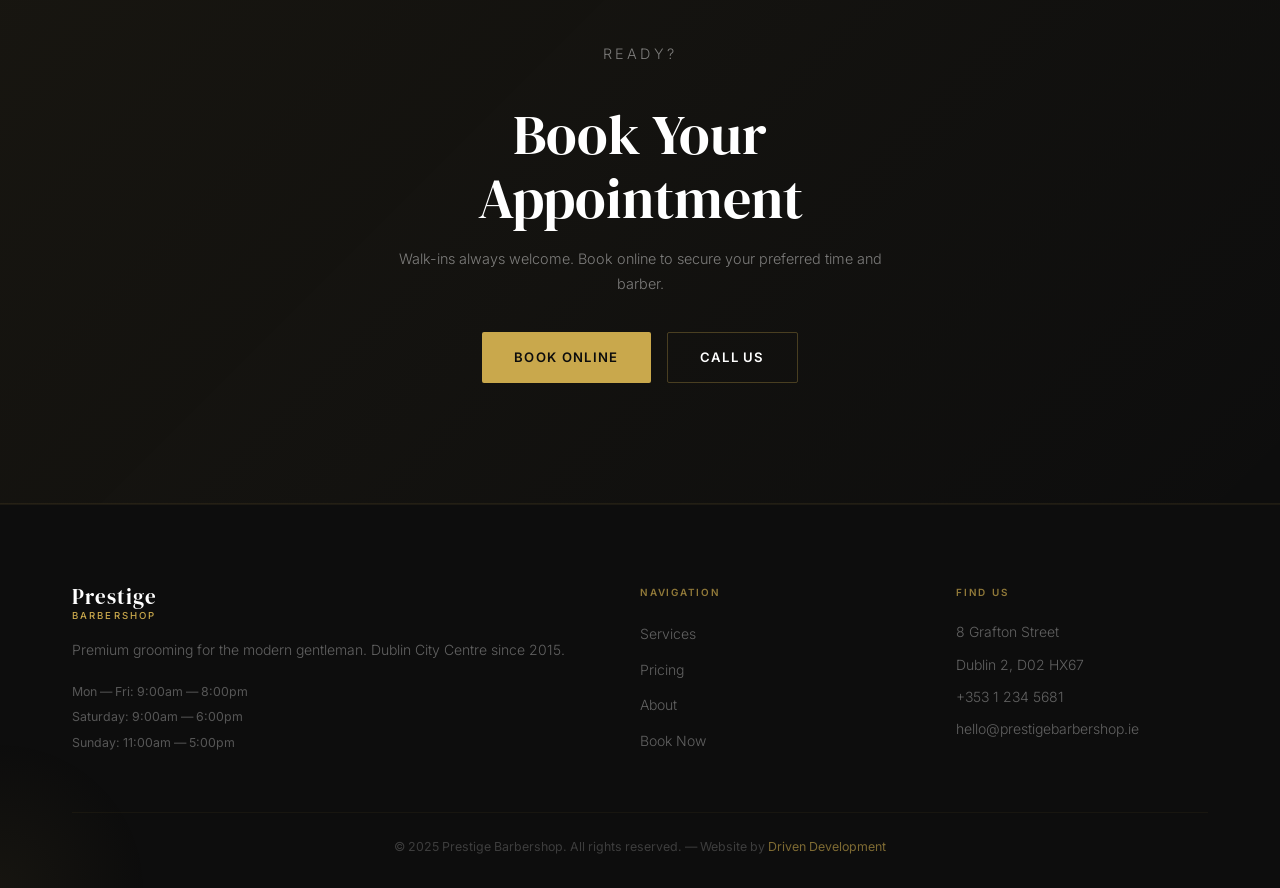
==== commit 01543317: "Enhance hero section and add service details Updated hero section background and added service image" ====
--- a/index.html
+++ b/index.html
@@ -34,7 +34,7 @@
 
   <!-- HERO -->
   <section class="hero">
-    <div class="hero__bg"></div>
+    <div class="hero__bg" style="background-image: url('https://images.unsplash.com/photo-1503951914875-452162b0f3f1?w=1600&q=80&fit=crop'); background-size: cover; background-position: center;"></div>
     <div class="hero__overlay"></div>
     <div class="hero__content">
       <div class="hero__tag">Est. 2015 — Dublin City Centre</div>
@@ -98,37 +98,80 @@
         <p class="section__sub">Every service is delivered with the precision, attention to detail and care that the Prestige name stands for.</p>
       </div>
       <div class="services__grid">
-        <div class="service__card">
+
+        <!-- Classic Haircut -->
+        <div class="service__card">
+          <img
+            src="https://images.unsplash.com/photo-1599351431202-1e0f0137899a?w=600&q=80&fit=crop"
+            alt="Classic Haircut"
+            style="width:100%; height:180px; object-fit:cover; border-radius:4px; margin-bottom:20px;"
+          />
           <div class="service__num">01</div>
           <h3>Classic Haircut</h3>
           <p>A timeless haircut tailored to your face shape, hair type and personal style. Includes consultation, wash, cut and finish.</p>
         </div>
+
+        <!-- Skin Fade -->
         <div class="service__card service__card--featured">
+          <img
+            src="https://images.unsplash.com/photo-1621605815971-fbc98d665033?w=600&q=80&fit=crop"
+            alt="Skin Fade"
+            style="width:100%; height:180px; object-fit:cover; border-radius:4px; margin-bottom:20px;"
+          />
           <div class="service__num">02</div>
           <h3>Skin Fade</h3>
           <p>Our signature skin fade is executed with precision clipper work graduating seamlessly from skin to your chosen length. A true art form.</p>
           <span class="service__popular">Most Requested</span>
         </div>
-        <div class="service__card">
+
+        <!-- Beard Trim & Shape -->
+        <div class="service__card">
+          <img
+            src="https://images.unsplash.com/photo-1593702288056-7cc0c188e195?w=600&q=80&fit=crop"
+            alt="Beard Trim and Shape"
+            style="width:100%; height:180px; object-fit:cover; border-radius:4px; margin-bottom:20px;"
+          />
           <div class="service__num">03</div>
           <h3>Beard Trim & Shape</h3>
           <p>Expert beard grooming using scissors and razor to create the perfect shape and definition for your beard style.</p>
         </div>
-        <div class="service__card">
+
+        <!-- Hot Towel Shave -->
+        <div class="service__card">
+          <img
+            src="https://images.unsplash.com/photo-1519710164239-da123dc03ef4?w=600&q=80&fit=crop"
+            alt="Hot Towel Shave"
+            style="width:100%; height:180px; object-fit:cover; border-radius:4px; margin-bottom:20px;"
+          />
           <div class="service__num">04</div>
           <h3>Hot Towel Shave</h3>
           <p>The classic straight razor shave with hot towel preparation, premium shaving cream and post-shave treatment for the ultimate experience.</p>
         </div>
-        <div class="service__card">
+
+        <!-- Cut & Beard Combo -->
+        <div class="service__card">
+          <img
+            src="https://images.unsplash.com/photo-1622288432450-277d0fef5ed6?w=600&q=80&fit=crop"
+            alt="Cut and Beard Combo"
+            style="width:100%; height:180px; object-fit:cover; border-radius:4px; margin-bottom:20px;"
+          />
           <div class="service__num">05</div>
           <h3>Cut & Beard Combo</h3>
           <p>Our most popular package — a full haircut combined with a precision beard trim and shape for a complete, polished look.</p>
         </div>
-        <div class="service__card">
+
+        <!-- Kids Cut -->
+        <div class="service__card">
+          <img
+            src="https://images.unsplash.com/photo-1503951914875-452162b0f3f1?w=600&q=80&fit=crop&crop=left"
+            alt="Kids Haircut"
+            style="width:100%; height:180px; object-fit:cover; border-radius:4px; margin-bottom:20px;"
+          />
           <div class="service__num">06</div>
           <h3>Kids Cut</h3>
           <p>A relaxed and friendly haircut experience for boys up to 14 years old. Patient barbers who make kids feel comfortable every time.</p>
         </div>
+
       </div>
     </div>
   </section>
@@ -192,14 +235,27 @@
     </div>
   </section>
 
+  <!-- ATMOSPHERE IMAGE BREAK -->
+  <div class="img-break">
+    <img
+      src="https://images.unsplash.com/photo-1521590832167-7bcbfaa6381f?w=1600&q=80&fit=crop"
+      alt="Prestige Barbershop interior"
+    />
+    <div class="img-break__overlay">
+      <p>"Where tradition meets precision."</p>
+    </div>
+  </div>
+
   <!-- WHY PRESTIGE -->
   <section class="why section">
     <div class="container">
       <div class="why__inner">
         <div class="why__left">
-          <div class="why__img-placeholder">
-            <svg viewBox="0 0 24 24" fill="none" stroke="currentColor" stroke-width="0.75"><path d="M20 21v-2a4 4 0 0 0-4-4H8a4 4 0 0 0-4 4v2"/><circle cx="12" cy="7" r="4"/></svg>
-          </div>
+          <img
+            src="https://images.unsplash.com/photo-1605497788044-5a32c7078486?w=800&q=80&fit=crop"
+            alt="Barber at work at Prestige Barbershop"
+            style="width:100%; height:100%; object-fit:cover; border-radius:4px; min-height: 480px;"
+          />
         </div>
         <div class="why__right">
           <p class="section__label">Why Choose Prestige</p>
@@ -319,4 +375,4 @@
 
   <script src="script.js"></script>
 </body>
-</html>+</html>
